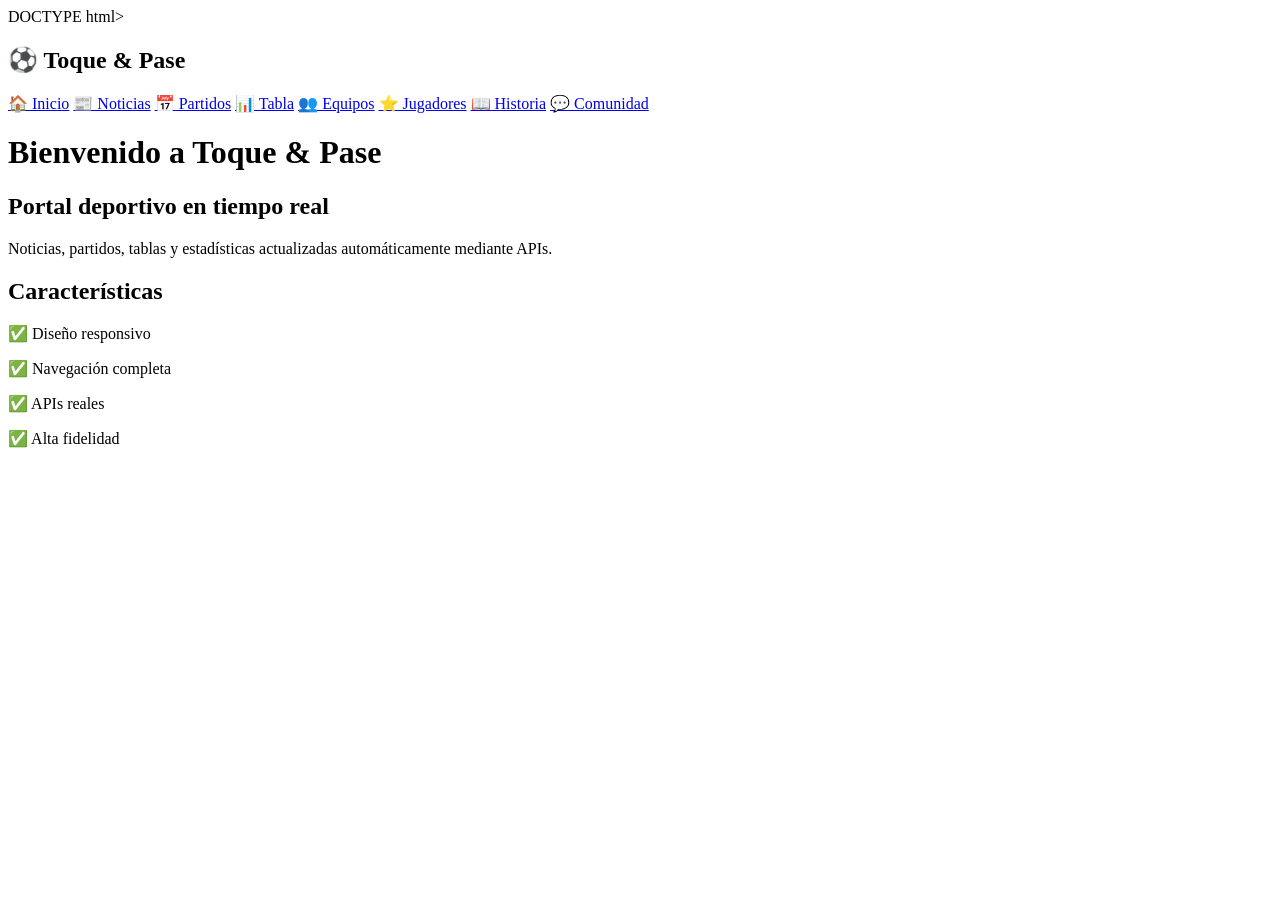
==== index.html @ 994b3852 "Add initial HTML structure for the homepage" ====
DOCTYPE html>
<html lang="es">
<head>
<meta charset="UTF-8">
<meta name="viewport" content="width=device-width, initial-scale=1.0">
<title>Inicio | Toque & Pase</title>
<link rel="stylesheet" href="style.css">
</head>
<body>

<div class="sidebar">
<h2>⚽ Toque & Pase</h2>

<a href="index.html">🏠 Inicio</a>
<a href="noticias.html">📰 Noticias</a>
<a href="partidos.html">📅 Partidos</a>
<a href="tabla.html">📊 Tabla</a>
<a href="equipos.html">👥 Equipos</a>
<a href="jugadores.html">⭐ Jugadores</a>
<a href="historia.html">📖 Historia</a>
<a href="comunidad.html">💬 Comunidad</a>
</div>

<div class="main">

<h1>Bienvenido a Toque & Pase</h1>

<div class="card">
<h2>Portal deportivo en tiempo real</h2>
<p>Noticias, partidos, tablas y estadísticas actualizadas automáticamente mediante APIs.</p>
</div>

<div class="card">
<h2>Características</h2>
<p>✅ Diseño responsivo</p>
<p>✅ Navegación completa</p>
<p>✅ APIs reales</p>
<p>✅ Alta fidelidad</p>
</div>

</div>

</body>
</html>
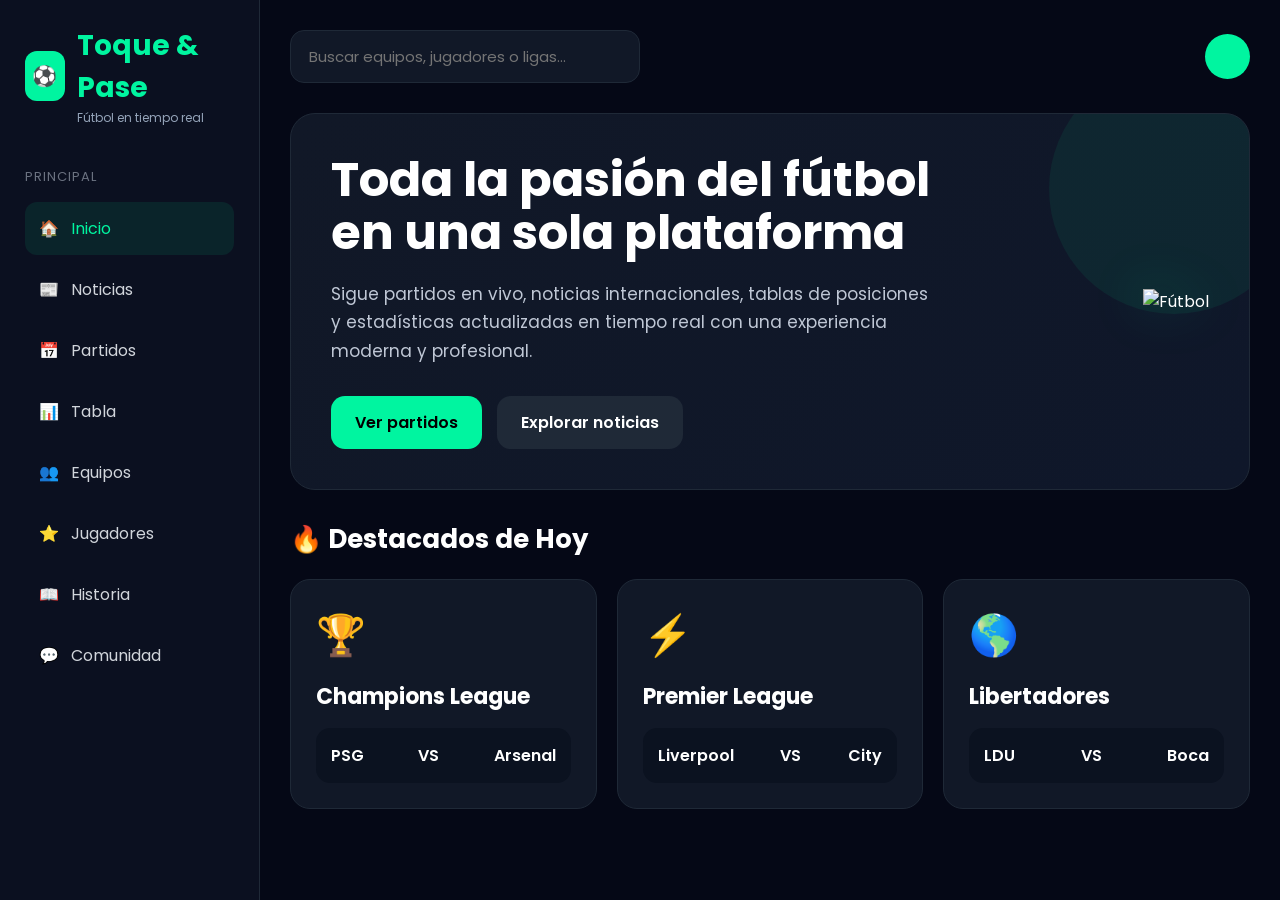
==== commit 28c9bcea: "Update index.html" ====
--- a/index.html
+++ b/index.html
@@ -1,41 +1,494 @@
-DOCTYPE html>
+<!DOCTYPE html>
 <html lang="es">
 <head>
 <meta charset="UTF-8">
 <meta name="viewport" content="width=device-width, initial-scale=1.0">
-<title>Inicio | Toque & Pase</title>
-<link rel="stylesheet" href="style.css">
+
+<title>Toque & Pase | Fútbol en Tiempo Real</title>
+
+<link href="https://fonts.googleapis.com/css2?family=Poppins:wght@300;400;500;600;700&display=swap" rel="stylesheet">
+
+<style>
+
+*{
+margin:0;
+padding:0;
+box-sizing:border-box;
+font-family:'Poppins',sans-serif;
+}
+
+body{
+background:#050816;
+color:white;
+display:flex;
+}
+
+/* SIDEBAR */
+
+.sidebar{
+width:260px;
+height:100vh;
+background:#0b1020;
+border-right:1px solid #1f2937;
+padding:25px;
+position:fixed;
+overflow-y:auto;
+}
+
+.logo{
+display:flex;
+align-items:center;
+gap:12px;
+margin-bottom:40px;
+}
+
+.logo-box{
+width:50px;
+height:50px;
+background:#00f5a0;
+border-radius:12px;
+display:flex;
+align-items:center;
+justify-content:center;
+font-weight:bold;
+font-size:20px;
+color:#000;
+}
+
+.logo-text h2{
+font-size:28px;
+color:#00f5a0;
+}
+
+.logo-text p{
+font-size:12px;
+color:#94a3b8;
+}
+
+.menu-title{
+margin:30px 0 15px;
+font-size:13px;
+letter-spacing:1px;
+text-transform:uppercase;
+color:#6b7280;
+}
+
+.sidebar a{
+display:flex;
+align-items:center;
+gap:12px;
+padding:14px;
+border-radius:12px;
+text-decoration:none;
+color:#d1d5db;
+transition:0.3s;
+margin-bottom:8px;
+}
+
+.sidebar a:hover,
+.sidebar a.active{
+background:#00f5a015;
+color:#00f5a0;
+}
+
+/* MAIN */
+
+.main{
+margin-left:260px;
+width:100%;
+padding:30px;
+}
+
+/* TOPBAR */
+
+.topbar{
+display:flex;
+justify-content:space-between;
+align-items:center;
+margin-bottom:30px;
+}
+
+.search{
+width:350px;
+padding:14px 18px;
+background:#111827;
+border:1px solid #1f2937;
+border-radius:14px;
+outline:none;
+color:white;
+font-size:15px;
+}
+
+.user-box{
+display:flex;
+align-items:center;
+gap:15px;
+}
+
+.avatar{
+width:45px;
+height:45px;
+border-radius:50%;
+background:#00f5a0;
+}
+
+/* HERO */
+
+.hero{
+background:linear-gradient(135deg,#111827,#0f172a);
+border:1px solid #1f2937;
+border-radius:25px;
+padding:40px;
+display:flex;
+justify-content:space-between;
+align-items:center;
+margin-bottom:30px;
+overflow:hidden;
+position:relative;
+}
+
+.hero::before{
+content:'';
+position:absolute;
+right:-50px;
+top:-50px;
+width:250px;
+height:250px;
+background:#00f5a010;
+border-radius:50%;
+}
+
+.hero-text{
+max-width:600px;
+z-index:2;
+}
+
+.hero-text h1{
+font-size:48px;
+line-height:1.1;
+margin-bottom:20px;
+}
+
+.hero-text p{
+color:#bfc7d5;
+font-size:17px;
+line-height:1.7;
+margin-bottom:30px;
+}
+
+.hero-buttons{
+display:flex;
+gap:15px;
+}
+
+.btn{
+padding:14px 24px;
+border-radius:14px;
+text-decoration:none;
+font-weight:600;
+transition:0.3s;
+}
+
+.btn-primary{
+background:#00f5a0;
+color:#000;
+}
+
+.btn-primary:hover{
+transform:translateY(-3px);
+}
+
+.btn-secondary{
+background:#1f2937;
+color:white;
+}
+
+.hero-image{
+z-index:2;
+}
+
+.hero-image img{
+width:340px;
+filter:drop-shadow(0 0 25px #00f5a060);
+}
+
+/* CARDS */
+
+.section-title{
+margin-bottom:20px;
+font-size:26px;
+}
+
+.cards{
+display:grid;
+grid-template-columns:repeat(auto-fit,minmax(280px,1fr));
+gap:20px;
+}
+
+.card{
+background:#111827;
+border:1px solid #1f2937;
+border-radius:20px;
+padding:25px;
+transition:0.3s;
+}
+
+.card:hover{
+transform:translateY(-5px);
+border-color:#00f5a0;
+}
+
+.card h3{
+margin-top:15px;
+margin-bottom:10px;
+font-size:22px;
+}
+
+.card p{
+color:#9ca3af;
+line-height:1.6;
+}
+
+.card-icon{
+font-size:40px;
+}
+
+/* MATCH CARD */
+
+.match{
+display:flex;
+justify-content:space-between;
+align-items:center;
+margin-top:15px;
+padding:15px;
+background:#0b1220;
+border-radius:14px;
+}
+
+.match span{
+font-weight:600;
+}
+
+/* RESPONSIVE */
+
+@media(max-width:1000px){
+
+.hero{
+flex-direction:column;
+text-align:center;
+gap:30px;
+}
+
+.hero-text h1{
+font-size:38px;
+}
+
+}
+
+@media(max-width:768px){
+
+.sidebar{
+width:100px;
+padding:15px;
+}
+
+.logo-text,
+.menu-title,
+.sidebar a span{
+display:none;
+}
+
+.main{
+margin-left:100px;
+padding:20px;
+}
+
+.search{
+width:180px;
+}
+
+.hero-text h1{
+font-size:32px;
+}
+
+.hero-image img{
+width:220px;
+}
+
+}
+
+</style>
 </head>
+
 <body>
 
+<!-- SIDEBAR -->
+
 <div class="sidebar">
-<h2>⚽ Toque & Pase</h2>
-
-<a href="index.html">🏠 Inicio</a>
-<a href="noticias.html">📰 Noticias</a>
-<a href="partidos.html">📅 Partidos</a>
-<a href="tabla.html">📊 Tabla</a>
-<a href="equipos.html">👥 Equipos</a>
-<a href="jugadores.html">⭐ Jugadores</a>
-<a href="historia.html">📖 Historia</a>
-<a href="comunidad.html">💬 Comunidad</a>
-</div>
+
+<div class="logo">
+
+<div class="logo-box">
+⚽
+</div>
+
+<div class="logo-text">
+<h2>Toque & Pase</h2>
+<p>Fútbol en tiempo real</p>
+</div>
+
+</div>
+
+<div class="menu-title">
+Principal
+</div>
+
+<a class="active" href="index.html">
+🏠 <span>Inicio</span>
+</a>
+
+<a href="noticias.html">
+📰 <span>Noticias</span>
+</a>
+
+<a href="partidos.html">
+📅 <span>Partidos</span>
+</a>
+
+<a href="tabla.html">
+📊 <span>Tabla</span>
+</a>
+
+<a href="equipos.html">
+👥 <span>Equipos</span>
+</a>
+
+<a href="jugadores.html">
+⭐ <span>Jugadores</span>
+</a>
+
+<a href="historia.html">
+📖 <span>Historia</span>
+</a>
+
+<a href="comunidad.html">
+💬 <span>Comunidad</span>
+</a>
+
+</div>
+
+<!-- MAIN -->
 
 <div class="main">
 
-<h1>Bienvenido a Toque & Pase</h1>
+<!-- TOPBAR -->
+
+<div class="topbar">
+
+<input class="search" type="text" placeholder="Buscar equipos, jugadores o ligas...">
+
+<div class="user-box">
+<div class="avatar"></div>
+</div>
+
+</div>
+
+<!-- HERO -->
+
+<div class="hero">
+
+<div class="hero-text">
+
+<h1>
+Toda la pasión del fútbol
+en una sola plataforma
+</h1>
+
+<p>
+Sigue partidos en vivo, noticias internacionales,
+tablas de posiciones y estadísticas actualizadas
+en tiempo real con una experiencia moderna
+y profesional.
+</p>
+
+<div class="hero-buttons">
+
+<a href="partidos.html" class="btn btn-primary">
+Ver partidos
+</a>
+
+<a href="noticias.html" class="btn btn-secondary">
+Explorar noticias
+</a>
+
+</div>
+
+</div>
+
+<div class="hero-image">
+
+<img src="https://images.unsplash.com/photo-1574629810360-7efbbe195018?q=80&w=1200&auto=format&fit=crop" alt="Fútbol">
+
+</div>
+
+</div>
+
+<!-- DESTACADOS -->
+
+<h2 class="section-title">
+🔥 Destacados de Hoy
+</h2>
+
+<div class="cards">
 
 <div class="card">
-<h2>Portal deportivo en tiempo real</h2>
-<p>Noticias, partidos, tablas y estadísticas actualizadas automáticamente mediante APIs.</p>
+
+<div class="card-icon">
+🏆
+</div>
+
+<h3>Champions League</h3>
+
+<div class="match">
+<span>PSG</span>
+<span>VS</span>
+<span>Arsenal</span>
+</div>
+
 </div>
 
 <div class="card">
-<h2>Características</h2>
-<p>✅ Diseño responsivo</p>
-<p>✅ Navegación completa</p>
-<p>✅ APIs reales</p>
-<p>✅ Alta fidelidad</p>
+
+<div class="card-icon">
+⚡
+</div>
+
+<h3>Premier League</h3>
+
+<div class="match">
+<span>Liverpool</span>
+<span>VS</span>
+<span>City</span>
+</div>
+
+</div>
+
+<div class="card">
+
+<div class="card-icon">
+🌎
+</div>
+
+<h3>Libertadores</h3>
+
+<div class="match">
+<span>LDU</span>
+<span>VS</span>
+<span>Boca</span>
+</div>
+
+</div>
+
 </div>
 
 </div>
